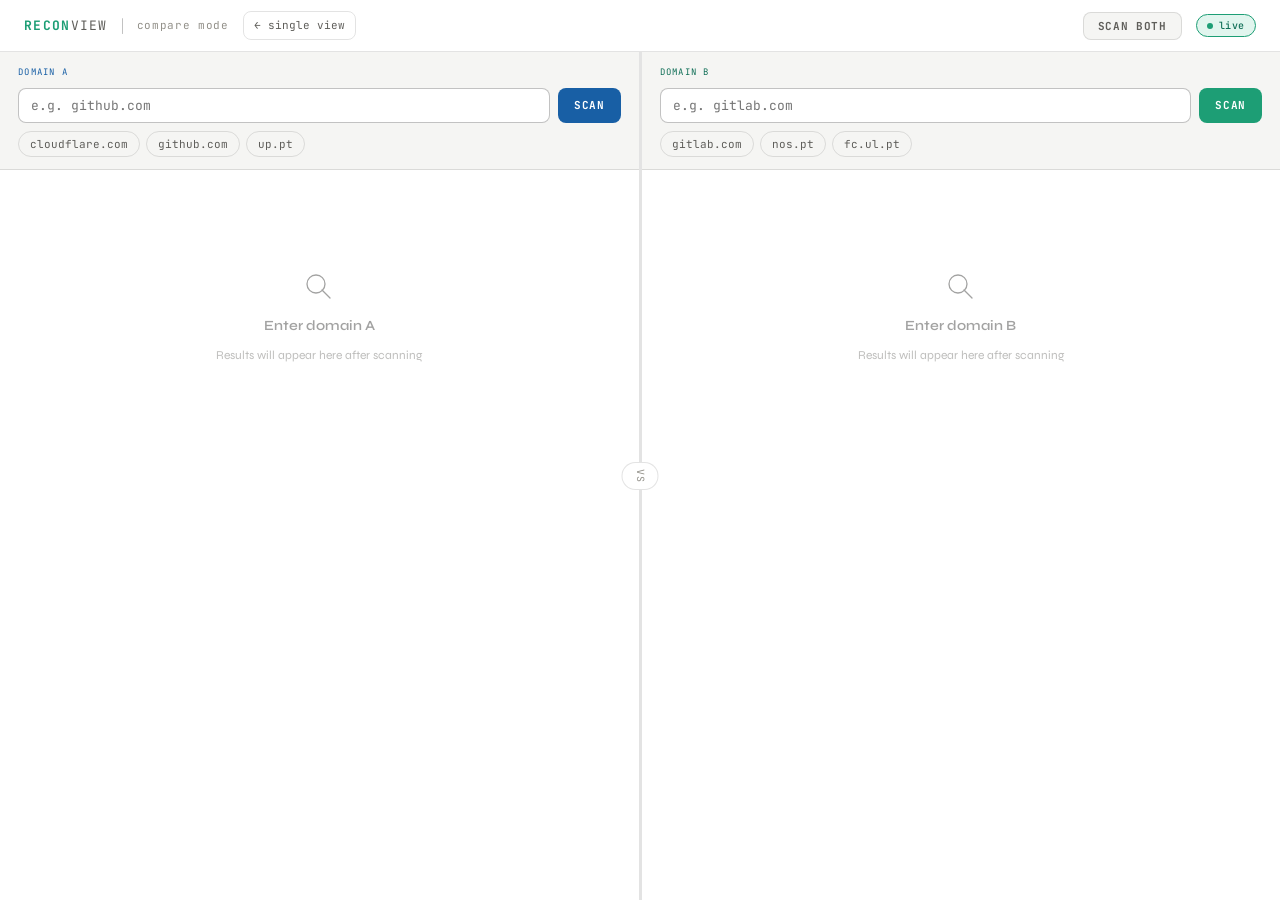
==== compare.html @ 5ffb6bfb "V2.1 add rocket" ====
<!DOCTYPE html>
<html lang="en">
<head>
  <meta charset="UTF-8"/>
  <meta name="viewport" content="width=device-width, initial-scale=1.0"/>
  <title>ReconView — Compare</title>
  <link rel="preconnect" href="https://fonts.googleapis.com"/>
  <link href="https://fonts.googleapis.com/css2?family=JetBrains+Mono:wght@400;500;700&family=Syne:wght@400;600;700;800&display=swap" rel="stylesheet"/>
  <link rel="stylesheet" href="style.css"/>
  <style>
    /* ── Compare-specific overrides ─────────────────── */
    body { overflow-x: hidden; }

    .cmp-topbar {
      display: flex; align-items: center; gap: 14px;
      height: var(--topbar-h); padding: 0 var(--sp-lg);
      background: var(--c-bg); border-bottom: 0.5px solid var(--c-border);
      position: sticky; top: 0; z-index: 50;
    }

    /* Split layout */
    .cmp-layout {
      display: grid;
      grid-template-columns: 1fr 3px 1fr;
      min-height: calc(100vh - var(--topbar-h));
    }

    .cmp-divider {
      background: var(--c-border);
      position: relative;
    }
    .cmp-divider-label {
      position: absolute; top: 50%; left: 50%;
      transform: translate(-50%, -50%);
      background: var(--c-bg); border: 0.5px solid var(--c-border);
      border-radius: 20px; padding: 6px 10px;
      font-family: var(--font-mono); font-size: 10px;
      color: var(--c-hint); white-space: nowrap;
      writing-mode: vertical-rl;
      letter-spacing: 0.1em;
    }

    /* Each pane */
    .cmp-pane {
      display: flex; flex-direction: column;
      min-width: 0;
    }

    .cmp-pane-header {
      padding: 14px 18px 12px;
      border-bottom: 0.5px solid var(--c-border);
      background: var(--c-surface);
      position: sticky; top: var(--topbar-h); z-index: 10;
    }

    .cmp-pane-label {
      font-size: 9px; font-family: var(--font-mono);
      letter-spacing: 0.14em; text-transform: uppercase;
      color: var(--c-hint); margin-bottom: 8px;
    }

    .pane-a .cmp-pane-label { color: #185FA5; }
    .pane-b .cmp-pane-label { color: #0F6E56; }

    .cmp-input-row { display: flex; gap: 8px; }

    .cmp-input {
      flex: 1; font-family: var(--font-mono); font-size: 13px;
      background: var(--c-bg); border: 0.5px solid var(--c-border-em);
      border-radius: var(--r-md); padding: 8px 12px;
      color: var(--c-text); outline: none;
      transition: border-color 0.15s;
    }
    .pane-a .cmp-input:focus { border-color: #185FA5; }
    .pane-b .cmp-input:focus { border-color: var(--accent); }

    .cmp-btn {
      font-family: var(--font-mono); font-size: 11px; font-weight: 700;
      border: none; border-radius: var(--r-md);
      padding: 8px 16px; cursor: pointer;
      transition: opacity 0.15s, transform 0.1s;
      white-space: nowrap; letter-spacing: 0.06em;
    }
    .cmp-btn:active { transform: scale(0.97); }
    .cmp-btn:disabled { opacity: 0.4; cursor: not-allowed; transform: none; }
    .pane-a .cmp-btn { background: #185FA5; color: #fff; }
    .pane-b .cmp-btn { background: var(--accent); color: #fff; }

    .cmp-pane-content { padding: 16px 18px; flex: 1; }

    /* Pane state */
    .pane-empty {
      display: flex; flex-direction: column;
      align-items: center; justify-content: center;
      min-height: 260px; gap: 10px; text-align: center;
      opacity: 0.4;
    }
    .pane-empty-title { font-size: 14px; font-weight: 600; }
    .pane-empty-sub   { font-size: 12px; color: var(--c-muted); max-width: 220px; line-height: 1.5; }

    /* Scan log (compact) */
    .cmp-scan-log { padding: 8px 0; }
    .cmp-log-title { font-family: var(--font-mono); font-size: 11px; color: var(--accent); margin-bottom: 10px; }
    .cmp-log-line  { display: flex; align-items: center; gap: 8px; padding: 4px 0; font-family: var(--font-mono); font-size: 11px; border-bottom: 0.5px solid var(--c-border); }
    .cmp-log-icon  { width: 14px; text-align: center; flex-shrink: 0; }
    .cmp-log-text  { color: var(--c-muted); flex: 1; }
    .cmp-log-status{ font-size: 10px; flex-shrink: 0; }
    .spin-sm { display:inline-block;width:10px;height:10px;border:1.5px solid var(--c-border);border-top-color:var(--accent);border-radius:50%;animation:spin 0.7s linear infinite;vertical-align:middle; }
    @keyframes spin { to { transform:rotate(360deg); } }

    /* Score header */
    .cmp-score-bar {
      display: flex; align-items: center; gap: 12px;
      padding: 12px 14px; background: var(--c-surface);
      border-radius: var(--r-lg); border: 0.5px solid var(--c-border);
      margin-bottom: 14px;
    }
    .cmp-grade {
      width: 42px; height: 42px; border-radius: 10px;
      display: flex; align-items: center; justify-content: center;
      font-family: var(--font-mono); font-size: 22px; font-weight: 700;
      flex-shrink: 0;
    }
    .grade-a, .grade-b { background: #E1F5EE; color: #0F6E56; }
    .grade-c, .grade-d { background: #FAEEDA; color: #BA7517; }
    .grade-f            { background: #FCEBEB; color: #A32D2D; }
    .cmp-domain-name  { font-family: var(--font-mono); font-size: 14px; font-weight: 700; }
    .cmp-domain-meta  { font-size: 11px; color: var(--c-muted); margin-top: 2px; }
    .cmp-score-num    { font-family: var(--font-mono); font-size: 11px; color: var(--c-hint); margin-top: 3px; }

    /* Mini metric row */
    .cmp-metrics { display: grid; grid-template-columns: repeat(3, 1fr); gap: 7px; margin-bottom: 14px; }
    .cmp-metric  { background: var(--c-surface); border: 0.5px solid var(--c-border); border-radius: 8px; padding: 9px 10px; }
    .cmp-metric-label { font-size: 9px; font-family: var(--font-mono); color: var(--c-hint); letter-spacing: 0.08em; text-transform: uppercase; margin-bottom: 3px; }
    .cmp-metric-val   { font-family: var(--font-mono); font-size: 18px; font-weight: 700; }

    /* Sections */
    .cmp-section { margin-bottom: 14px; }
    .cmp-section-title { font-size: 10px; font-family: var(--font-mono); letter-spacing: 0.12em; text-transform: uppercase; color: var(--c-hint); margin-bottom: 8px; }

    .cmp-finding { display: flex; align-items: flex-start; gap: 8px; padding: 8px 10px; background: var(--c-surface); border-radius: 7px; margin-bottom: 5px; border: 0.5px solid var(--c-border); }
    .cmp-finding-sev { font-size: 9px; font-family: var(--font-mono); padding: 2px 6px; border-radius: 20px; flex-shrink: 0; margin-top: 1px; font-weight: 600; }
    .cmp-finding-title { font-size: 11px; font-weight: 500; color: var(--c-text); line-height: 1.4; }

    .cmp-chip { display: inline-flex; align-items: center; gap: 5px; padding: 3px 8px; border-radius: 20px; font-family: var(--font-mono); font-size: 10px; background: var(--c-surface); border: 0.5px solid var(--c-border); color: var(--c-text); margin: 2px; }

    /* ── Comparison panel ────────────────────────────── */
    .cmp-compare-panel {
      background: var(--c-bg); border-top: 0.5px solid var(--c-border);
      padding: 20px 24px;
    }
    .cmp-compare-title {
      font-size: 14px; font-weight: 600; margin-bottom: 16px;
      display: flex; align-items: center; gap: 10px;
    }
    .cmp-compare-grid { display: flex; flex-direction: column; gap: 8px; }

    .cmp-row {
      display: grid; grid-template-columns: 160px 1fr 24px 1fr;
      gap: 8px; align-items: start; padding: 8px 12px;
      background: var(--c-surface); border-radius: 8px;
      border: 0.5px solid var(--c-border);
      font-size: 12px;
    }
    .cmp-row.diff { border-color: var(--warn); background: var(--warn-bg); }
    .cmp-row.diff .cmp-row-label { color: var(--warn); }
    .cmp-row.match { border-color: var(--accent); }

    .cmp-row-label { font-family: var(--font-mono); font-size: 10px; color: var(--c-hint); text-transform: uppercase; letter-spacing: 0.08em; padding-top: 2px; }
    .cmp-row-val   { color: var(--c-text); line-height: 1.5; word-break: break-word; }
    .cmp-row-icon  { text-align: center; font-size: 12px; padding-top: 2px; }

    .diff-badge  { display: inline-block; font-size: 9px; font-family: var(--font-mono); padding: 1px 6px; border-radius: 20px; background: var(--warn-bg); color: var(--warn); border: 0.5px solid var(--warn); }
    .match-badge { display: inline-block; font-size: 9px; font-family: var(--font-mono); padding: 1px 6px; border-radius: 20px; background: var(--accent-bg); color: var(--accent-dim); border: 0.5px solid var(--accent); }

    .pill { display: inline-block; font-family: var(--font-mono); font-size: 10px; font-weight: 500; padding: 2px 7px; border-radius: 20px; }
    .pill-ok  { background: #E1F5EE; color: #0F6E56; }
    .pill-err { background: #FCEBEB; color: #A32D2D; }
    .pill-warn{ background: #FAEEDA; color: #BA7517; }
    .pill-info{ background: #E6F1FB; color: #185FA5; }

    .no-data { font-family: var(--font-mono); font-size: 11px; color: var(--c-hint); padding: 10px 0; text-align: center; }

    /* Score comparison bar */
    .score-compare {
      display: grid; grid-template-columns: 1fr auto 1fr;
      gap: 16px; align-items: center;
      padding: 16px 20px; background: var(--c-surface);
      border-radius: var(--r-lg); border: 0.5px solid var(--c-border);
      margin-bottom: 16px;
    }
    .sc-side { text-align: center; }
    .sc-grade { font-family: var(--font-mono); font-size: 36px; font-weight: 700; }
    .sc-domain{ font-size: 11px; color: var(--c-muted); margin-top: 2px; font-family: var(--font-mono); }
    .sc-score { font-size: 11px; color: var(--c-hint); font-family: var(--font-mono); }
    .sc-vs { font-family: var(--font-mono); font-size: 14px; color: var(--c-hint); font-weight: 700; }
    .sc-bar-wrap { display: flex; align-items: center; gap: 6px; margin-top: 8px; }
    .sc-bar { height: 6px; border-radius: 3px; transition: width 0.6s ease; flex-shrink: 0; }
    .sc-bar-a { background: #185FA5; }
    .sc-bar-b { background: var(--accent); }

    @media (max-width: 900px) {
      .cmp-layout { grid-template-columns: 1fr; }
      .cmp-divider { display: none; }
    }

    /* Both-scan button */
    .btn-scan-both {
      font-family: var(--font-mono); font-size: 11px; font-weight: 700;
      background: var(--c-surface); color: var(--c-muted);
      border: 0.5px solid var(--c-border); border-radius: var(--r-md);
      padding: 6px 14px; cursor: pointer;
      transition: all 0.15s; letter-spacing: 0.06em;
      margin-left: auto;
    }
    .btn-scan-both:hover { background: var(--c-bg); border-color: var(--c-border-em); color: var(--c-text); }
  </style>
</head>
<body>

<!-- ── Topbar ───────────────────────────────────────────────── -->
<header class="cmp-topbar">
  <div class="logo">RECON<span>VIEW</span></div>
  <div class="topbar-sep"></div>
  <span class="topbar-label">compare mode</span>
  <a href="index.html" style="font-family:var(--font-mono);font-size:11px;color:var(--c-muted);text-decoration:none;padding:5px 10px;border:0.5px solid var(--c-border);border-radius:var(--r-md);transition:color 0.15s" onmouseover="this.style.color='var(--c-text)'" onmouseout="this.style.color='var(--c-muted)'">← single view</a>
  <button class="btn-scan-both" id="bothBtn" onclick="scanBoth()">SCAN BOTH</button>
  <div class="badge-live" style="margin-left:0"><div class="dot-live"></div>live</div>
</header>

<!-- ── Split layout ─────────────────────────────────────────── -->
<div id="mainLayout" class="cmp-layout">

  <!-- ─── PANE A ─────────────────────────────────────────── -->
  <div class="cmp-pane pane-a" id="paneA">
    <div class="cmp-pane-header">
      <div class="cmp-pane-label">Domain A</div>
      <div class="cmp-input-row">
        <input class="cmp-input" id="inputA" type="text" placeholder="e.g. github.com" autocomplete="off" autocapitalize="none" spellcheck="false"/>
        <button class="cmp-btn" id="btnA" onclick="scanPane('A')">SCAN</button>
      </div>
      <div style="display:flex;gap:6px;margin-top:8px;flex-wrap:wrap">
        <div class="tag" onclick="setInput('A','cloudflare.com')">cloudflare.com</div>
        <div class="tag" onclick="setInput('A','github.com')">github.com</div>
        <div class="tag" onclick="setInput('A','up.pt')">up.pt</div>
      </div>
    </div>
    <div class="cmp-pane-content" id="contentA">
      <div class="pane-empty" id="emptyA">
        <svg width="36" height="36" viewBox="0 0 36 36" fill="none"><circle cx="15" cy="15" r="9" stroke="currentColor" stroke-width="1.3"/><path d="M21 21l8 8" stroke="currentColor" stroke-width="1.3" stroke-linecap="round"/></svg>
        <div class="pane-empty-title">Enter domain A</div>
        <div class="pane-empty-sub">Results will appear here after scanning</div>
      </div>
      <div id="scanLogA" style="display:none" class="cmp-scan-log">
        <div class="cmp-log-title">// scanning <span id="logDomainA"></span></div>
        <div id="logLinesA"></div>
      </div>
      <div id="resultsA" style="display:none"></div>
    </div>
  </div>

  <!-- ─── DIVIDER ───────────────────────────────────────── -->
  <div class="cmp-divider">
    <div class="cmp-divider-label">VS</div>
  </div>

  <!-- ─── PANE B ─────────────────────────────────────────── -->
  <div class="cmp-pane pane-b" id="paneB">
    <div class="cmp-pane-header">
      <div class="cmp-pane-label">Domain B</div>
      <div class="cmp-input-row">
        <input class="cmp-input" id="inputB" type="text" placeholder="e.g. gitlab.com" autocomplete="off" autocapitalize="none" spellcheck="false"/>
        <button class="cmp-btn" id="btnB" onclick="scanPane('B')">SCAN</button>
      </div>
      <div style="display:flex;gap:6px;margin-top:8px;flex-wrap:wrap">
        <div class="tag" onclick="setInput('B','gitlab.com')">gitlab.com</div>
        <div class="tag" onclick="setInput('B','nos.pt')">nos.pt</div>
        <div class="tag" onclick="setInput('B','fc.ul.pt')">fc.ul.pt</div>
      </div>
    </div>
    <div class="cmp-pane-content" id="contentB">
      <div class="pane-empty" id="emptyB">
        <svg width="36" height="36" viewBox="0 0 36 36" fill="none"><circle cx="15" cy="15" r="9" stroke="currentColor" stroke-width="1.3"/><path d="M21 21l8 8" stroke="currentColor" stroke-width="1.3" stroke-linecap="round"/></svg>
        <div class="pane-empty-title">Enter domain B</div>
        <div class="pane-empty-sub">Results will appear here after scanning</div>
      </div>
      <div id="scanLogB" style="display:none" class="cmp-scan-log">
        <div class="cmp-log-title">// scanning <span id="logDomainB"></span></div>
        <div id="logLinesB"></div>
      </div>
      <div id="resultsB" style="display:none"></div>
    </div>
  </div>
</div>

<!-- ── Comparison panel (appears when both done) ──────────── -->
<div id="comparePanel" style="display:none" class="cmp-compare-panel">
  <div class="cmp-compare-title">
    <svg width="16" height="16" viewBox="0 0 16 16" fill="none"><path d="M3 8h10M10 5l3 3-3 3" stroke="var(--c-text)" stroke-width="1.3" stroke-linecap="round" stroke-linejoin="round"/></svg>
    Side-by-side comparison
    <span id="cmpDiffCount" style="font-size:11px;font-family:var(--font-mono);color:var(--c-hint);font-weight:400;margin-left:4px"></span>
  </div>
  <div id="compareContent"></div>
</div>

<script>
'use strict';

// ── State per pane ────────────────────────────────────────────
const STATE = {
  A: { domain:'', ip:null, ipInfo:null, whois:null, dns:{}, certs:[], headers:{}, stack:[], language:null, findings:[], score:null, done:false },
  B: { domain:'', ip:null, ipInfo:null, whois:null, dns:{}, certs:[], headers:{}, stack:[], language:null, findings:[], score:null, done:false },
};

// ── Helpers ───────────────────────────────────────────────────
const el  = id  => document.getElementById(id);
const esc = str => String(str).replace(/&/g,'&amp;').replace(/</g,'&lt;').replace(/>/g,'&gt;').replace(/"/g,'&quot;');
const pill = (t,c) => `<span class="pill ${c}">${esc(t)}</span>`;

// ── Log per pane ──────────────────────────────────────────────
const paneLogLines = { A:{}, B:{} };

function logAdd(pane, key, text) {
  const d = document.createElement('div');
  d.className = 'cmp-log-line'; d.id = `log${pane}${key}`;
  d.innerHTML = `<div class="cmp-log-icon"><div class="spin-sm"></div></div><div class="cmp-log-text">${esc(text)}</div><div class="cmp-log-status"></div>`;
  el(`logLines${pane}`).appendChild(d);
  paneLogLines[pane][key] = d;
}
function logDone(pane, key, html='') {
  const d = paneLogLines[pane][key]; if(!d) return;
  d.querySelector('.cmp-log-icon').innerHTML  = '<span style="color:var(--accent);font-size:11px">✓</span>';
  d.querySelector('.cmp-log-status').innerHTML = html;
}
function logFail(pane, key, msg='') {
  const d = paneLogLines[pane][key]; if(!d) return;
  d.querySelector('.cmp-log-icon').innerHTML  = '<span style="color:var(--danger);font-size:11px">✗</span>';
  d.querySelector('.cmp-log-text').style.color='var(--danger)';
  if(msg) d.querySelector('.cmp-log-status').textContent=msg;
}

// ── Network ───────────────────────────────────────────────────
const fetchJson = async url => { const r=await fetch(url,{signal:AbortSignal.timeout(12000)}); if(!r.ok) throw new Error(r.status); return r.json(); };
const fetchText = async url => { const r=await fetch(url,{signal:AbortSignal.timeout(12000)}); if(!r.ok) throw new Error(r.status); return r.text(); };

const DNS_TYPES = {A:1,AAAA:28,MX:15,NS:2,TXT:16,CNAME:5,CAA:257};
async function fetchAllDNS(domain) {
  const res={};
  await Promise.allSettled(Object.keys(DNS_TYPES).map(async t=>{
    try { const d=await fetchJson(`https://dns.google/resolve?name=${encodeURIComponent(domain)}&type=${DNS_TYPES[t]}`); res[t]=d.Answer||[]; } catch { res[t]=[]; }
  }));
  return res;
}
const fetchIPInfo  = ip     => fetchJson(`https://ipinfo.io/${ip}/json`);
const fetchRDAP    = domain => fetchJson(`https://rdap.org/domain/${domain}`);
const fetchCerts   = domain => fetchJson(`https://crt.sh/?q=%25.${domain}&output=json`);
const fetchHeaders = domain => fetchText(`https://api.hackertarget.com/httpheaders/?q=https://${domain}`);
const fetchSource  = domain => fetchText(`https://api.hackertarget.com/pagelinks/?q=https://${domain}`);

function parseHeaders(text) {
  const h={};
  for(const line of text.split('\n')){ const i=line.indexOf(':'); if(i>0){const k=line.slice(0,i).trim().toLowerCase(),v=line.slice(i+1).trim(); if(k&&v) h[k]=v;} }
  return h;
}

const SEC_HEADERS=['strict-transport-security','content-security-policy','x-frame-options','x-content-type-options','referrer-policy','permissions-policy','x-xss-protection'];
const countSec = h => SEC_HEADERS.filter(s=>h[s]).length;

// ── Language detection (inline, same logic as app.js) ────────
const LANG_NAMES={en:'English',pt:'Portuguese',es:'Spanish',fr:'French',de:'German',it:'Italian',nl:'Dutch',pl:'Polish',ru:'Russian',zh:'Chinese',ja:'Japanese',ko:'Korean',ar:'Arabic',tr:'Turkish',sv:'Swedish',da:'Danish',fi:'Finnish',nb:'Norwegian',cs:'Czech',ro:'Romanian',hu:'Hungarian',el:'Greek',uk:'Ukrainian',he:'Hebrew',id:'Indonesian',ms:'Malay',th:'Thai',vi:'Vietnamese',hi:'Hindi',ca:'Catalan',hr:'Croatian',sk:'Slovak',sl:'Slovenian',bg:'Bulgarian',lt:'Lithuanian',lv:'Latvian',et:'Estonian'};

function detectLanguage(headers, html) {
  const m=new Map();
  const add=(code,url='')=>{ if(!code||code==='x-default') return; const b=code.toLowerCase().split('-')[0]; const l=LANG_NAMES[b]||code.toUpperCase(); if(!m.has(b)) m.set(b,{label:l,code:b,urls:[]}); if(url) m.get(b).urls.push(url); };
  (headers['content-language']||'').split(',').map(s=>s.trim()).filter(Boolean).forEach(c=>add(c));
  const hl=html.match(/<html[^>]+lang=["']([^"']+)["']/i); if(hl) add(hl[1]);
  const re=/<link[^>]+hreflang=["']([^"']+)["'][^>]*href=["']([^"']+)["'][^>]*>|<link[^>]+href=["']([^"']+)["'][^>]*hreflang=["']([^"']+)["'][^>]*>/gi; let mt;
  while((mt=re.exec(html))!==null) add(mt[1]||mt[4],mt[2]||mt[3]);
  const ml=html.match(/<meta[^>]+name=["']language["'][^>]+content=["']([^"']+)["']/i); if(ml) add(ml[1]);
  const ur=/(en|pt|es|fr|de|it|nl|pl|ru|zh|ja|ko|ar|tr|sv|da|fi|cs|ro|hu|el)\//gi; let mu;
  while((mu=ur.exec(html))!==null) add(mu[1]);
  if(!m.size) return null;
  const all=[...m.values()];
  const base=hl?hl[1].toLowerCase().split('-')[0]:null;
  return { primary:(base&&m.has(base))?m.get(base):all[0], all };
}

// ── Stack detection (abridged ruleset) ───────────────────────
const STACK_RULES=[
  {n:'PHP',c:'Language',col:'#7A86B8',f:(h,s)=>h['x-powered-by']?.match(/php/i)?.[0]||s.match(/\.php["'?]/)?.[0]||(h['set-cookie']?.includes('PHPSESS')?'PHPSESSID':null)},
  {n:'Python',c:'Language',col:'#3572A5',f:(h,s)=>h['x-powered-by']?.match(/python|django|flask/i)?.[0]||h['server']?.match(/gunicorn|uvicorn/i)?.[0]},
  {n:'Node.js',c:'Language',col:'#5FA04E',f:(h,s)=>h['x-powered-by']?.match(/express|node/i)?.[0]||s.match(/express|next\.js/i)?.[0]},
  {n:'Java',c:'Language',col:'#B07219',f:(h,s)=>h['x-powered-by']?.match(/servlet|java|spring/i)?.[0]||h['server']?.match(/tomcat|jetty/i)?.[0]},
  {n:'.NET',c:'Language',col:'#512BD4',f:(h,s)=>h['x-powered-by']?.match(/asp\.net/i)?.[0]||h['x-aspnet-version']},
  {n:'nginx',c:'Web server',col:'#009900',f:(h)=>h['server']?.match(/nginx/i)?.[0]},
  {n:'Apache',c:'Web server',col:'#D22128',f:(h)=>h['server']?.match(/apache/i)?.[0]},
  {n:'IIS',c:'Web server',col:'#0078D4',f:(h)=>h['server']?.match(/microsoft-iis/i)?.[0]},
  {n:'Cloudflare',c:'CDN',col:'#F48024',f:(h)=>h['cf-ray']||h['server']?.match(/cloudflare/i)?.[0]},
  {n:'Vercel',c:'CDN',col:'#555',f:(h)=>h['x-vercel-id']},
  {n:'Netlify',c:'CDN',col:'#00C7B7',f:(h)=>h['x-nf-request-id']},
  {n:'AWS CloudFront',c:'CDN',col:'#FF9900',f:(h)=>h['x-amz-cf-id']},
  {n:'WordPress',c:'CMS',col:'#21759B',f:(h,s)=>s.match(/wp-content|wp-includes/i)?.[0]},
  {n:'Drupal',c:'CMS',col:'#0678BE',f:(h,s)=>h['x-generator']?.match(/drupal/i)?.[0]||s.match(/drupal/i)?.[0]},
  {n:'Next.js',c:'Framework',col:'#333',f:(h,s)=>h['x-nextjs-cache']||s.match(/_next\/static/)?.[0]},
  {n:'React',c:'Framework',col:'#61DAFB',f:(h,s)=>s.match(/react-dom/i)?.[0]},
  {n:'Vue.js',c:'Framework',col:'#4FC08D',f:(h,s)=>s.match(/vue\.min\.js|\/vue@/i)?.[0]},
  {n:'Shopify',c:'E-commerce',col:'#96BF48',f:(h,s)=>h['x-shopify-stage']||s.match(/cdn\.shopify\.com/i)?.[0]},
  {n:'Google Analytics',c:'Analytics',col:'#E37400',f:(h,s)=>s.match(/gtag\/js|G-[A-Z0-9]/i)?.[0]},
  {n:'Google Tag Manager',c:'Analytics',col:'#4285F4',f:(h,s)=>s.match(/GTM-[A-Z0-9]/i)?.[0]},
  {n:'HubSpot',c:'Marketing',col:'#FF7A59',f:(h,s)=>s.match(/hs-scripts\.com/i)?.[0]},
];
function detectStack(h,html){
  const s=html.slice(0,60000),hits=[];
  for(const r of STACK_RULES){try{const e=r.f(h,s);if(e)hits.push({name:r.n,category:r.c,color:r.col});}catch{}}
  return hits;
}

// ── Score ─────────────────────────────────────────────────────
function computeScore(findings){
  let s=100;
  for(const f of findings){if(f.sev==='HIGH')s-=15;else if(f.sev==='MEDIUM')s-=7;else s-=3;}
  return Math.max(0,Math.min(100,s));
}
function gradeOf(s){if(s>=90)return'A';if(s>=75)return'B';if(s>=55)return'C';if(s>=35)return'D';return'F';}
function gradeClass(g){return 'grade-'+g.toLowerCase();}

// ── Findings engine ───────────────────────────────────────────
function generateFindings(D){
  const finds=[], add=(sev,title)=>finds.push({sev,title});
  const txt=(D.dns.TXT||[]).map(r=>r.data||'');
  const dmarc=txt.find(t=>t.includes('v=DMARC1'));
  if(!dmarc) add('HIGH','No DMARC record');
  else if(dmarc.includes('p=none')) add('MEDIUM','DMARC p=none (not enforced)');
  const spf=txt.find(t=>t.startsWith('v=spf1'));
  if(!spf) add('HIGH','No SPF record');
  else if(spf.includes('+all')) add('HIGH','SPF uses +all');
  if(!D.dns.CAA?.length) add('MEDIUM','No CAA record');
  if(D.dns.A?.length&&!D.dns.AAAA?.length) add('LOW','No IPv6 (AAAA)');
  if(Object.keys(D.headers).length){
    if(!D.headers['strict-transport-security']) add('HIGH','Missing HSTS');
    if(!D.headers['content-security-policy'])   add('MEDIUM','Missing CSP');
    if(!D.headers['x-frame-options']&&!D.headers['content-security-policy']?.includes('frame-ancestors')) add('MEDIUM','Missing X-Frame-Options');
    if(!D.headers['x-content-type-options'])    add('LOW','Missing X-Content-Type-Options');
    if(!D.headers['referrer-policy'])            add('LOW','Missing Referrer-Policy');
    if(D.headers['server']?.length>4)           add('LOW',`Server header exposed: ${D.headers['server']}`);
    if(D.headers['x-powered-by'])               add('LOW',`X-Powered-By: ${D.headers['x-powered-by']}`);
  }
  finds.sort((a,b)=>({HIGH:0,MEDIUM:1,LOW:2}[a.sev]-{HIGH:0,MEDIUM:1,LOW:2}[b.sev]));
  return finds;
}

// ── Input helpers ─────────────────────────────────────────────
function setInput(pane, val){ el(`input${pane}`).value=val; }
function cleanDomain(raw){ return raw.replace(/^https?:\/\//,'').replace(/\/.*$/,'').replace(/^www\./,'').trim().toLowerCase(); }

// ── Scan pane ─────────────────────────────────────────────────
async function scanPane(pane) {
  const raw = el(`input${pane}`).value.trim();
  if(!raw) { el(`input${pane}`).focus(); return; }
  const domain = cleanDomain(raw);
  if(!domain) return;
  el(`input${pane}`).value = domain;

  const D = STATE[pane];
  Object.assign(D, {domain,ip:null,ipInfo:null,whois:null,dns:{},certs:[],headers:{},stack:[],language:null,findings:[],score:null,done:false});

  // Reset UI
  el(`empty${pane}`).style.display    = 'none';
  el(`results${pane}`).style.display  = 'none';
  el(`scanLog${pane}`).style.display  = '';
  el(`logLines${pane}`).innerHTML     = '';
  el(`logDomain${pane}`).textContent  = domain;
  paneLogLines[pane] = {};
  el(`btn${pane}`).disabled = true;
  el(`btn${pane}`).textContent = '…';
  el('comparePanel').style.display = 'none';

  // DNS
  logAdd(pane,'dns','DNS records…');
  try { D.dns=await fetchAllDNS(domain); const c=Object.values(D.dns).flat().length; logDone(pane,'dns',pill(c+'','pill-ok')); }
  catch { logFail(pane,'dns','failed'); D.dns={}; }

  // IP
  logAdd(pane,'ip','IP & geolocation…');
  try {
    D.ip=(D.dns.A||[])[0]?.data||null;
    if(D.ip){
      logDone(pane,'ip',`<span style="font-family:var(--font-mono);font-size:10px;color:var(--accent)">${D.ip}</span>`);
      try { D.ipInfo=await fetchIPInfo(D.ip); }catch{}
    } else logFail(pane,'ip','no A record');
  } catch { logFail(pane,'ip','failed'); }

  // RDAP
  logAdd(pane,'rdap','WHOIS/RDAP…');
  try { D.whois=await fetchRDAP(domain); logDone(pane,'rdap',pill('ok','pill-ok')); }
  catch { logFail(pane,'rdap','N/A'); }

  // Certs
  logAdd(pane,'crt','Certificate transparency…');
  try {
    const raw=await fetchCerts(domain); const seen=new Set();
    D.certs=raw.filter(c=>{const k=c.name_value;if(seen.has(k))return false;seen.add(k);return true;});
    logDone(pane,'crt',pill(D.certs.length+'','pill-ok'));
  } catch { logFail(pane,'crt','N/A'); D.certs=[]; }

  // Headers
  logAdd(pane,'hdr','HTTP headers…');
  try {
    D.headers=parseHeaders(await fetchHeaders(domain));
    logDone(pane,'hdr',pill(countSec(D.headers)+'/7','pill-info'));
  } catch { logFail(pane,'hdr','blocked'); D.headers={}; }

  // Source → stack + language
  logAdd(pane,'src','Tech & language detection…');
  try {
    const src=await fetchSource(domain);
    D.stack=detectStack(D.headers,src);
    D.language=detectLanguage(D.headers,src);
    logDone(pane,'src',pill(D.stack.length+' tech','pill-ok'));
  } catch { logFail(pane,'src','blocked'); D.stack=[]; }

  // Findings
  D.findings=generateFindings(D);
  D.score=computeScore(D.findings);
  D.done=true;

  // Render pane
  renderPaneResults(pane);
  el(`scanLog${pane}`).style.display = 'none';
  el(`results${pane}`).style.display = '';
  el(`btn${pane}`).disabled = false;
  el(`btn${pane}`).textContent = 'RESCAN';

  // If both done → compare
  if(STATE.A.done && STATE.B.done) renderComparison();
}

function scanBoth(){
  const a=cleanDomain(el('inputA').value.trim());
  const b=cleanDomain(el('inputB').value.trim());
  if(a) scanPane('A');
  if(b) scanPane('B');
}

// ── Render pane results ───────────────────────────────────────
function renderPaneResults(pane) {
  const D  = STATE[pane];
  const wrap = el(`results${pane}`);
  const sev  = {HIGH:'sev-high',MEDIUM:'sev-med',LOW:'sev-low'};
  const grade = gradeOf(D.score);
  const flag  = D.ipInfo?.country ? String.fromCodePoint(...[...D.ipInfo.country.toUpperCase()].map(c=>0x1F1E6+c.charCodeAt(0)-65)) : '';
  const subCount = new Set((D.certs||[]).flatMap(c=>(c.name_value||'').split('\n').map(s=>s.trim()))).size;
  const hl = D.findings.filter(f=>f.sev==='HIGH').length;
  const ml = D.findings.filter(f=>f.sev==='MEDIUM').length;
  const ll = D.findings.filter(f=>f.sev==='LOW').length;

  wrap.innerHTML = `
    <!-- Score header -->
    <div class="cmp-score-bar">
      <div class="cmp-grade ${gradeClass(grade)}">${grade}</div>
      <div style="flex:1;min-width:0">
        <div class="cmp-domain-name">${esc(D.domain)}</div>
        <div class="cmp-domain-meta">${esc(D.ip||'')}${D.ipInfo?.org?' · '+D.ipInfo.org:''}</div>
        <div class="cmp-score-num">${D.score}/100 · ${D.findings.length} issues</div>
      </div>
    </div>

    <!-- Metrics -->
    <div class="cmp-metrics">
      <div class="cmp-metric"><div class="cmp-metric-label">DNS</div><div class="cmp-metric-val">${Object.values(D.dns).flat().length}</div></div>
      <div class="cmp-metric"><div class="cmp-metric-label">Subdomains</div><div class="cmp-metric-val">${subCount}</div></div>
      <div class="cmp-metric"><div class="cmp-metric-label">Sec headers</div><div class="cmp-metric-val" style="color:${countSec(D.headers)<3?'var(--danger)':countSec(D.headers)<5?'var(--warn)':'var(--accent)'}">${countSec(D.headers)}/7</div></div>
      <div class="cmp-metric"><div class="cmp-metric-label">Tech</div><div class="cmp-metric-val">${D.stack.length}</div></div>
      <div class="cmp-metric"><div class="cmp-metric-label">Languages</div><div class="cmp-metric-val">${D.language?.all?.length||'?'}</div></div>
      <div class="cmp-metric"><div class="cmp-metric-label">Findings</div><div class="cmp-metric-val" style="color:${hl>0?'var(--danger)':ml>0?'var(--warn)':'var(--accent)'}">${D.findings.length}</div></div>
    </div>

    <!-- Location -->
    ${D.ipInfo?.country ? `<div class="cmp-section"><div class="cmp-section-title">Location</div><div style="font-size:12px;color:var(--c-muted)">${flag} ${esc([D.ipInfo.city,D.ipInfo.region,D.ipInfo.country].filter(Boolean).join(', '))} · ${esc(D.ipInfo.org||'')}</div></div>` : ''}

    <!-- Language -->
    ${D.language ? `<div class="cmp-section"><div class="cmp-section-title">Language${D.language.all.length>1?'s':''}</div><div style="display:flex;flex-wrap:wrap;gap:4px">${D.language.all.map(l=>`<span class="cmp-chip">🌐 ${esc(l.label)} <span style="color:var(--c-hint)">${esc(l.code)}</span></span>`).join('')}</div></div>` : ''}

    <!-- Tech stack -->
    ${D.stack.length ? `<div class="cmp-section"><div class="cmp-section-title">Tech stack</div><div style="display:flex;flex-wrap:wrap;gap:4px">${D.stack.map(t=>`<span class="cmp-chip"><span style="width:7px;height:7px;border-radius:50%;background:${esc(t.color)};display:inline-block;flex-shrink:0"></span>${esc(t.name)}</span>`).join('')}</div></div>` : ''}

    <!-- Findings -->
    <div class="cmp-section">
      <div class="cmp-section-title">Findings (${D.findings.length})</div>
      ${D.findings.slice(0,6).map(f=>`
        <div class="cmp-finding">
          <span class="cmp-finding-sev ${sev[f.sev]||''}">${esc(f.sev)}</span>
          <span class="cmp-finding-title">${esc(f.title)}</span>
        </div>`).join('')}
      ${D.findings.length===0?'<div class="no-data">No issues found ✓</div>':''}
      ${D.findings.length>6?`<div style="font-size:11px;color:var(--c-hint);padding:4px 0;font-family:var(--font-mono)">+${D.findings.length-6} more</div>`:''}
    </div>`;
}

// ── Render comparison ─────────────────────────────────────────
function renderComparison() {
  const A = STATE.A, B = STATE.B;
  const panel = el('comparePanel');
  panel.style.display = '';

  const gradeA = gradeOf(A.score), gradeB = gradeOf(B.score);
  const maxScore = 100;
  const barW = 120;

  // Count differences
  let diffs = 0;

  // Helper: compare two values
  const cmpRow = (label, valA, valB, isDiff, htmlA, htmlB) => {
    if(isDiff) diffs++;
    return `<div class="cmp-row ${isDiff?'diff':'match'}">
      <div class="cmp-row-label">${esc(label)}</div>
      <div class="cmp-row-val">${htmlA||esc(valA||'—')}</div>
      <div class="cmp-row-icon">${isDiff?'<span style="color:var(--warn)">≠</span>':'<span style="color:var(--accent)">≈</span>'}</div>
      <div class="cmp-row-val">${htmlB||esc(valB||'—')}</div>
    </div>`;
  };

  // Hosting
  const orgA = A.ipInfo?.org||'—', orgB = B.ipInfo?.org||'—';
  const countryA = A.ipInfo?.country||'—', countryB = B.ipInfo?.country||'—';

  // Email sec
  const txtA = (A.dns.TXT||[]).map(r=>r.data||''), txtB = (B.dns.TXT||[]).map(r=>r.data||'');
  const spfA = !!txtA.find(t=>t.startsWith('v=spf1')), spfB = !!txtB.find(t=>t.startsWith('v=spf1'));
  const dmarcA = txtA.find(t=>t.includes('v=DMARC1')), dmarcB = txtB.find(t=>t.includes('v=DMARC1'));
  const dmarcPillA = !dmarcA?pill('missing','pill-err'):dmarcA.includes('p=none')?pill('p=none','pill-warn'):pill('enforced','pill-ok');
  const dmarcPillB = !dmarcB?pill('missing','pill-err'):dmarcB.includes('p=none')?pill('p=none','pill-warn'):pill('enforced','pill-ok');
  const hstA = !!A.headers['strict-transport-security'], hstB = !!B.headers['strict-transport-security'];
  const cspA = !!A.headers['content-security-policy'], cspB = !!B.headers['content-security-policy'];

  // Language
  const langA = A.language?.all?.map(l=>l.label).join(', ')||'—';
  const langB = B.language?.all?.map(l=>l.label).join(', ')||'—';

  // Stack overlap
  const namesA = new Set(A.stack.map(t=>t.name)), namesB = new Set(B.stack.map(t=>t.name));
  const shared  = [...namesA].filter(n=>namesB.has(n));
  const onlyA   = [...namesA].filter(n=>!namesB.has(n));
  const onlyB   = [...namesB].filter(n=>!namesA.has(n));

  // Subdomains
  const subA = new Set((A.certs||[]).flatMap(c=>(c.name_value||'').split('\n').map(s=>s.trim()))).size;
  const subB = new Set((B.certs||[]).flatMap(c=>(c.name_value||'').split('\n').map(s=>s.trim()))).size;

  const rows = [
    cmpRow('Security score', A.score, B.score, A.score!==B.score,
      `<span style="font-family:var(--font-mono);font-weight:700;font-size:13px">${A.score}/100 (${gradeA})</span>`,
      `<span style="font-family:var(--font-mono);font-weight:700;font-size:13px">${B.score}/100 (${gradeB})</span>`),
    cmpRow('Findings total', A.findings.length, B.findings.length, A.findings.length!==B.findings.length,
      `<span style="color:var(--${A.findings.filter(f=>f.sev==='HIGH').length>0?'danger':'c-text'})">${A.findings.length} issues</span>`,
      `<span style="color:var(--${B.findings.filter(f=>f.sev==='HIGH').length>0?'danger':'c-text'})">${B.findings.length} issues</span>`),
    cmpRow('Hosting / ASN', orgA, orgB, orgA!==orgB, null, null),
    cmpRow('Country', countryA, countryB, countryA!==countryB, null, null),
    cmpRow('SPF', spfA?'present':'missing', spfB?'present':'missing', spfA!==spfB,
      spfA?pill('present','pill-ok'):pill('missing','pill-err'),
      spfB?pill('present','pill-ok'):pill('missing','pill-err')),
    cmpRow('DMARC', dmarcA||'missing', dmarcB||'missing', !!dmarcA!==!!dmarcB || (!!dmarcA&&!!dmarcB&&dmarcA.includes('p=none')!==dmarcB.includes('p=none')), dmarcPillA, dmarcPillB),
    cmpRow('HSTS', hstA?'present':'missing', hstB?'present':'missing', hstA!==hstB,
      hstA?pill('present','pill-ok'):pill('missing','pill-err'),
      hstB?pill('present','pill-ok'):pill('missing','pill-err')),
    cmpRow('CSP', cspA?'present':'missing', cspB?'present':'missing', cspA!==cspB,
      cspA?pill('present','pill-ok'):pill('missing','pill-err'),
      cspB?pill('present','pill-ok'):pill('missing','pill-err')),
    cmpRow('Sec headers', countSec(A.headers)+'/7', countSec(B.headers)+'/7', countSec(A.headers)!==countSec(B.headers),
      pill(countSec(A.headers)+'/7', countSec(A.headers)>=4?'pill-ok':countSec(A.headers)>=2?'pill-warn':'pill-err'),
      pill(countSec(B.headers)+'/7', countSec(B.headers)>=4?'pill-ok':countSec(B.headers)>=2?'pill-warn':'pill-err')),
    cmpRow('Subdomains', subA, subB, subA!==subB, null, null),
    cmpRow('Language(s)', langA, langB, langA!==langB, null, null),
    cmpRow('Tech stack count', A.stack.length, B.stack.length, A.stack.length!==B.stack.length, null, null),
  ];

  el('cmpDiffCount').textContent = `· ${diffs} difference${diffs!==1?'s':''}`;

  const stackSection = `
    <div style="margin-top:16px;padding:14px;background:var(--c-surface);border-radius:var(--r-lg);border:0.5px solid var(--c-border)">
      <div style="font-size:10px;font-family:var(--font-mono);letter-spacing:0.12em;text-transform:uppercase;color:var(--c-hint);margin-bottom:10px">Tech stack overlap</div>
      <div style="display:grid;grid-template-columns:1fr auto 1fr;gap:14px;align-items:start">
        <div>
          <div style="font-size:10px;color:var(--c-hint);margin-bottom:6px;font-family:var(--font-mono)">Only in ${esc(A.domain)}</div>
          <div style="display:flex;flex-wrap:wrap;gap:4px">${onlyA.length?onlyA.map(n=>`<span class="cmp-chip">${esc(n)}</span>`).join(''):'<span style="font-size:11px;color:var(--c-hint)">—</span>'}</div>
        </div>
        <div style="text-align:center">
          <div style="font-size:10px;color:var(--c-hint);margin-bottom:6px;font-family:var(--font-mono)">Shared</div>
          <div style="display:flex;flex-wrap:wrap;gap:4px;justify-content:center">${shared.length?shared.map(n=>`<span class="cmp-chip" style="border-color:var(--accent)">${esc(n)}</span>`).join(''):'<span style="font-size:11px;color:var(--c-hint)">none</span>'}</div>
        </div>
        <div>
          <div style="font-size:10px;color:var(--c-hint);margin-bottom:6px;font-family:var(--font-mono)">Only in ${esc(B.domain)}</div>
          <div style="display:flex;flex-wrap:wrap;gap:4px">${onlyB.length?onlyB.map(n=>`<span class="cmp-chip">${esc(n)}</span>`).join(''):'<span style="font-size:11px;color:var(--c-hint)">—</span>'}</div>
        </div>
      </div>
    </div>`;

  // Score visual bar
  const scoreBar = `
    <div class="score-compare">
      <div class="sc-side">
        <div class="sc-grade" style="color:${A.score>=75?'var(--accent)':A.score>=45?'var(--warn)':'var(--danger)'}">${gradeA}</div>
        <div class="sc-domain">${esc(A.domain)}</div>
        <div class="sc-score">${A.score}/100</div>
        <div class="sc-bar-wrap">
          <div class="sc-bar sc-bar-a" style="width:${Math.round(A.score/maxScore*barW)}px"></div>
          <span style="font-size:10px;color:var(--c-hint);font-family:var(--font-mono)">${A.score}</span>
        </div>
      </div>
      <div class="sc-vs">VS</div>
      <div class="sc-side">
        <div class="sc-grade" style="color:${B.score>=75?'var(--accent)':B.score>=45?'var(--warn)':'var(--danger)'}">${gradeB}</div>
        <div class="sc-domain">${esc(B.domain)}</div>
        <div class="sc-score">${B.score}/100</div>
        <div class="sc-bar-wrap" style="justify-content:flex-end">
          <span style="font-size:10px;color:var(--c-hint);font-family:var(--font-mono)">${B.score}</span>
          <div class="sc-bar sc-bar-b" style="width:${Math.round(B.score/maxScore*barW)}px"></div>
        </div>
      </div>
    </div>`;

  el('compareContent').innerHTML = scoreBar + `<div class="cmp-compare-grid">${rows.join('')}</div>` + stackSection;
  panel.scrollIntoView({ behavior:'smooth', block:'start' });
}

// ── Keyboard shortcuts ────────────────────────────────────────
document.addEventListener('DOMContentLoaded', () => {
  el('inputA').addEventListener('keydown', e => { if(e.key==='Enter') scanPane('A'); });
  el('inputB').addEventListener('keydown', e => { if(e.key==='Enter') scanPane('B'); });
});
</script>
</body>
</html>
---- style.css ----
/* ═══════════════════════════════════════════════════════════════
   ReconView — Domain OSINT Checker
   style.css
   ═══════════════════════════════════════════════════════════════ */

/* ── Design tokens ────────────────────────────────────────────── */
:root {
  --font-display : 'Syne', sans-serif;
  --font-mono    : 'JetBrains Mono', monospace;

  /* backgrounds */
  --c-bg      : #ffffff;
  --c-surface : #f5f5f3;
  --c-surface2: #efefec;

  /* borders */
  --c-border   : rgba(0, 0, 0, 0.11);
  --c-border-em: rgba(0, 0, 0, 0.24);

  /* text */
  --c-text : #1a1a18;
  --c-muted: #5f5e5a;
  --c-hint : #929089;

  /* accent — teal */
  --accent    : #1D9E75;
  --accent-dim: #0F6E56;
  --accent-bg : #E1F5EE;

  /* semantic */
  --warn    : #BA7517;  --warn-bg    : #FAEEDA;
  --danger  : #A32D2D;  --danger-bg  : #FCEBEB;
  --info    : #185FA5;  --info-bg    : #E6F1FB;
  --success : #1D9E75;  --success-bg : #E1F5EE;

  /* spacing scale */
  --sp-xs: 4px;
  --sp-sm: 8px;
  --sp-md: 16px;
  --sp-lg: 24px;
  --sp-xl: 40px;

  /* radius */
  --r-sm: 6px;
  --r-md: 8px;
  --r-lg: 12px;
  --r-pill: 999px;

  /* transitions */
  --t-fast  : 0.12s ease;
  --t-normal: 0.2s ease;

  /* layout */
  --sidebar-w: 248px;
  --topbar-h : 52px;
}

/* ── Dark mode ────────────────────────────────────────────────── */
@media (prefers-color-scheme: dark) {
  :root {
    --c-bg      : #141413;
    --c-surface : #1e1e1c;
    --c-surface2: #272725;
    --c-border   : rgba(255, 255, 255, 0.09);
    --c-border-em: rgba(255, 255, 255, 0.20);
    --c-text : #f0efe8;
    --c-muted: #b4b2a9;
    --c-hint : #6e6d69;

    --accent     : #5DCAA5;  --accent-dim : #9FE1CB;  --accent-bg : #04342C;
    --warn       : #EF9F27;  --warn-bg    : #412402;
    --danger     : #F09595;  --danger-bg  : #501313;
    --info       : #85B7EB;  --info-bg    : #042C53;
    --success    : #5DCAA5;  --success-bg : #04342C;
  }
}

/* ── Reset ────────────────────────────────────────────────────── */
*, *::before, *::after { box-sizing: border-box; margin: 0; padding: 0; }
html { scroll-behavior: smooth; }

body {
  font-family : var(--font-display);
  background  : var(--c-bg);
  color       : var(--c-text);
  min-height  : 100vh;
  font-size   : 14px;
  line-height : 1.5;
  -webkit-font-smoothing: antialiased;
}

/* ════════════════════════════════════════════════════════════════
   ANIMATIONS
   ════════════════════════════════════════════════════════════════ */
@keyframes pulse  { 0%, 100% { opacity: 1; } 50% { opacity: 0.25; } }
@keyframes spin   { to { transform: rotate(360deg); } }
@keyframes fadeIn { from { opacity: 0; transform: translateY(6px); } to { opacity: 1; transform: none; } }

/* ════════════════════════════════════════════════════════════════
   TOPBAR
   ════════════════════════════════════════════════════════════════ */
.topbar {
  display        : flex;
  align-items    : center;
  gap            : 14px;
  height         : var(--topbar-h);
  padding        : 0 var(--sp-lg);
  background     : var(--c-bg);
  border-bottom  : 0.5px solid var(--c-border);
  position       : sticky;
  top            : 0;
  z-index        : 50;
  backdrop-filter: blur(8px);
}

.logo {
  font-family   : var(--font-mono);
  font-size     : 13px;
  font-weight   : 700;
  letter-spacing: 0.1em;
  color         : var(--accent);
}
.logo span { color: var(--c-muted); font-weight: 400; }

.topbar-sep {
  width           : 1px;
  height          : 16px;
  background      : var(--c-border-em);
  border-radius   : 1px;
}

.topbar-label {
  font-family: var(--font-mono);
  font-size  : 11px;
  color      : var(--c-hint);
  letter-spacing: 0.06em;
}

.badge-live {
  margin-left   : auto;
  display       : flex;
  align-items   : center;
  gap           : 6px;
  font-family   : var(--font-mono);
  font-size     : 10px;
  font-weight   : 500;
  color         : var(--accent-dim);
  background    : var(--accent-bg);
  border        : 0.5px solid var(--accent);
  border-radius : var(--r-pill);
  padding       : 3px 10px;
  letter-spacing: 0.06em;
}

.dot-live {
  width        : 6px;
  height       : 6px;
  border-radius: 50%;
  background   : var(--accent);
  animation    : pulse 1.8s infinite;
  flex-shrink  : 0;
}

/* ════════════════════════════════════════════════════════════════
   SEARCH SECTION
   ════════════════════════════════════════════════════════════════ */
.search-section {
  padding      : var(--sp-lg) var(--sp-lg) var(--sp-md);
  border-bottom: 0.5px solid var(--c-border);
  background   : var(--c-bg);
}

.search-label {
  font-family   : var(--font-mono);
  font-size     : 10px;
  letter-spacing: 0.14em;
  color         : var(--c-hint);
  text-transform: uppercase;
  margin-bottom : var(--sp-sm);
}

.search-row {
  display    : flex;
  gap        : 10px;
  max-width  : 720px;
}

.search-input {
  flex         : 1;
  font-family  : var(--font-mono);
  font-size    : 14px;
  background   : var(--c-surface);
  border       : 0.5px solid var(--c-border-em);
  border-radius: var(--r-md);
  padding      : 10px 14px;
  color        : var(--c-text);
  outline      : none;
  transition   : border-color var(--t-fast), box-shadow var(--t-fast);
}
.search-input:focus {
  border-color: var(--accent);
  box-shadow  : 0 0 0 3px color-mix(in srgb, var(--accent) 12%, transparent);
}
.search-input::placeholder { color: var(--c-hint); }

.btn-scan {
  font-family   : var(--font-mono);
  font-size     : 12px;
  font-weight   : 700;
  letter-spacing: 0.08em;
  background    : var(--accent);
  color         : #fff;
  border        : none;
  border-radius : var(--r-md);
  padding       : 10px 22px;
  cursor        : pointer;
  transition    : background var(--t-fast), transform var(--t-fast);
  white-space   : nowrap;
}
.btn-scan:hover  { background: var(--accent-dim); }
.btn-scan:active { transform: scale(0.97); }
.btn-scan:disabled {
  background: var(--c-surface2);
  color     : var(--c-hint);
  border    : 0.5px solid var(--c-border);
  cursor    : not-allowed;
  transform : none;
}

.scan-tags {
  display    : flex;
  gap        : 6px;
  margin-top : 12px;
  flex-wrap  : wrap;
  align-items: center;
}

.scan-tags-label {
  font-family   : var(--font-mono);
  font-size     : 10px;
  color         : var(--c-hint);
  letter-spacing: 0.08em;
  margin-right  : 2px;
}

.tag {
  font-family  : var(--font-mono);
  font-size    : 11px;
  padding      : 4px 11px;
  border-radius: var(--r-pill);
  border       : 0.5px solid var(--c-border);
  color        : var(--c-muted);
  cursor       : pointer;
  transition   : all var(--t-fast);
  background   : transparent;
}
.tag:hover {
  border-color: var(--accent);
  color       : var(--accent);
  background  : var(--accent-bg);
}

/* ════════════════════════════════════════════════════════════════
   LAYOUT — MAIN GRID
   ════════════════════════════════════════════════════════════════ */
.main-grid {
  display              : grid;
  grid-template-columns: var(--sidebar-w) 1fr;
  min-height           : calc(100vh - var(--topbar-h) - 88px);
}

/* ════════════════════════════════════════════════════════════════
   SIDEBAR
   ════════════════════════════════════════════════════════════════ */
.sidebar {
  border-right: 0.5px solid var(--c-border);
  padding     : var(--sp-md) 0;
  background  : var(--c-surface);
  position    : sticky;
  top         : var(--topbar-h);
  height      : calc(100vh - var(--topbar-h) - 88px);
  overflow-y  : auto;
}

.sidebar-section {
  padding      : 0 14px var(--sp-md);
  border-bottom: 0.5px solid var(--c-border);
  margin-bottom: var(--sp-md);
}

.sidebar-title {
  font-family   : var(--font-mono);
  font-size     : 9px;
  letter-spacing: 0.16em;
  color         : var(--c-hint);
  text-transform: uppercase;
  margin-bottom : 10px;
}

/* module nav items */
.module-item {
  display      : flex;
  align-items  : center;
  gap          : 9px;
  padding      : 7px 9px;
  border-radius: var(--r-md);
  cursor       : pointer;
  transition   : background var(--t-fast);
  margin-bottom: 2px;
  border       : 0.5px solid transparent;
}
.module-item:hover  { background: var(--c-bg); }
.module-item.active { background: var(--c-bg); border-color: var(--c-border); }

.module-icon {
  width        : 26px;
  height       : 26px;
  border-radius: var(--r-sm);
  display      : flex;
  align-items  : center;
  justify-content: center;
  flex-shrink  : 0;
}
.module-icon.green { background: var(--accent-bg); }
.module-icon.amber { background: var(--warn-bg);   }
.module-icon.red   { background: var(--danger-bg); }
.module-icon.blue  { background: var(--info-bg);   }

.module-name { font-size: 13px; font-weight: 600; color: var(--c-text); }
.module-desc { font-size: 11px; color: var(--c-hint); margin-top: 1px; }

.module-status {
  margin-left  : auto;
  font-family  : var(--font-mono);
  font-size    : 10px;
  padding      : 2px 7px;
  border-radius: var(--r-pill);
  flex-shrink  : 0;
  font-weight  : 500;
}

/* source rows in sidebar */
.source-row {
  display       : flex;
  justify-content: space-between;
  align-items   : center;
  padding       : 5px 0;
  border-bottom : 0.5px solid var(--c-border);
  font-size     : 12px;
  color         : var(--c-muted);
}
.source-row:last-child { border-bottom: none; }
.source-tag {
  font-family: var(--font-mono);
  font-size  : 10px;
  color      : var(--accent);
}

/* ════════════════════════════════════════════════════════════════
   STATUS BADGES
   ════════════════════════════════════════════════════════════════ */
.s-ok      { background: var(--success-bg); color: var(--success);  }
.s-warn    { background: var(--warn-bg);    color: var(--warn);     }
.s-err     { background: var(--danger-bg);  color: var(--danger);   }
.s-idle    { background: var(--c-bg);       color: var(--c-hint); border: 0.5px solid var(--c-border); }
.s-loading { background: var(--info-bg);    color: var(--info);     }

/* ════════════════════════════════════════════════════════════════
   CONTENT AREA
   ════════════════════════════════════════════════════════════════ */
.content {
  padding   : var(--sp-lg);
  overflow-y: auto;
  animation : fadeIn 0.2s ease;
}

/* ── Empty state ──────────────────────────────────────────────── */
.empty-state {
  display        : flex;
  flex-direction : column;
  align-items    : center;
  justify-content: center;
  min-height     : 400px;
  gap            : 14px;
  text-align     : center;
  padding        : var(--sp-xl);
}

.empty-icon  { opacity: 0.18; }
.empty-title { font-size: 17px; font-weight: 700; color: var(--c-text); }
.empty-sub   { font-size: 13px; color: var(--c-muted); max-width: 360px; line-height: 1.65; }

/* ── Scan log ─────────────────────────────────────────────────── */
/* ── Rocket loader ───────────────────────────────────────────── */

@keyframes rocketFloat {
  0%, 100% { transform: translateY(0px) rotate(-2deg); }
  50%       { transform: translateY(-14px) rotate(2deg); }
}

@keyframes flameFlicker {
  0%,100% { transform: scaleY(1)   scaleX(1);   opacity: 1;    }
  25%     { transform: scaleY(1.2) scaleX(0.9); opacity: 0.85; }
  50%     { transform: scaleY(0.85)scaleX(1.1); opacity: 0.95; }
  75%     { transform: scaleY(1.1) scaleX(0.95);opacity: 0.9;  }
}

@keyframes particleFly {
  0%   { transform: translate(0,0)      scale(1);   opacity: 0.8; }
  100% { transform: translate(var(--px), 40px) scale(0); opacity: 0; }
}

@keyframes logFadeIn {
  from { opacity: 0; transform: translateX(-6px); }
  to   { opacity: 1; transform: none; }
}

.rocket-loader {
  display        : flex;
  flex-direction : column;
  align-items    : center;
  justify-content: center;
  min-height     : 420px;
  padding        : var(--sp-lg);
  gap            : 0;
}

.rocket-wrap {
  position : relative;
  width    : 80px;
  margin-bottom: 8px;
}

.rocket-ship {
  animation: rocketFloat 2.2s ease-in-out infinite;
  transform-origin: center bottom;
}

.rocket-svg {
  width : 60px;
  height: 100px;
  display: block;
  margin: 0 auto;
  filter: drop-shadow(0 4px 12px color-mix(in srgb, var(--accent) 35%, transparent));
}

.rocket-flame {
  width : 36px;
  height: 48px;
  margin: -6px auto 0;
  transform-origin: center top;
  animation: flameFlicker 0.25s ease-in-out infinite;
}

.rocket-flame svg { display: block; }

/* Particles */
.rocket-particles {
  position: absolute;
  bottom  : -10px;
  left    : 50%;
  transform: translateX(-50%);
  width   : 60px;
  height  : 20px;
}

.rp {
  position     : absolute;
  border-radius: 50%;
  bottom       : 0;
  animation    : particleFly 1.2s ease-out infinite;
}
.rp1 { width:5px; height:5px; background:var(--accent);     left:20px; --px:-12px; animation-delay:0s;    animation-duration:1.1s; }
.rp2 { width:4px; height:4px; background:#F97316;            left:30px; --px:  8px; animation-delay:0.2s;  animation-duration:0.9s; }
.rp3 { width:6px; height:6px; background:var(--accent-dim); left:38px; --px:-6px;  animation-delay:0.45s; animation-duration:1.3s; }
.rp4 { width:3px; height:3px; background:#FBBF24;            left:14px; --px: 14px; animation-delay:0.65s; animation-duration:1.0s; }
.rp5 { width:4px; height:4px; background:var(--accent);     left:44px; --px:-18px; animation-delay:0.85s; animation-duration:1.2s; }

/* Label */
.rocket-label {
  font-family   : var(--font-mono);
  font-size     : 13px;
  color         : var(--c-muted);
  margin-top    : 28px;
  letter-spacing: 0.04em;
}

.rocket-domain {
  color      : var(--accent);
  font-weight: 700;
}

/* Log lines below rocket */
.rocket-log-wrap {
  width     : 100%;
  max-width : 480px;
  margin-top: 20px;
}

.rocket-log-lines {
  display        : flex;
  flex-direction : column;
  gap            : 0;
}

/* Reuse .log-line for individual steps */
.log-line {
  display      : flex;
  align-items  : center;
  gap          : 10px;
  padding      : 6px 0;
  font-family  : var(--font-mono);
  font-size    : 11px;
  border-bottom: 0.5px solid var(--c-border);
  animation    : logFadeIn 0.2s ease both;
  color        : var(--c-muted);
}

.log-icon   { width: 16px; text-align: center; flex-shrink: 0; }
.log-text   { color: var(--c-muted); flex: 1; }
.log-status { font-size: 10px; flex-shrink: 0; }

.spin-sm {
  display          : inline-block;
  width            : 10px;
  height           : 10px;
  border           : 1.5px solid var(--c-border);
  border-top-color : var(--accent);
  border-radius    : 50%;
  animation        : spin 0.7s linear infinite;
  vertical-align   : middle;
}

/* ════════════════════════════════════════════════════════════════
   RESULT HEADER
   ════════════════════════════════════════════════════════════════ */
.target-header {
  display    : flex;
  align-items: flex-start;
  gap        : var(--sp-md);
  margin-bottom: var(--sp-lg);
  flex-wrap  : wrap;
}

.target-icon {
  width        : 44px;
  height       : 44px;
  border-radius: 10px;
  background   : var(--c-surface);
  border       : 0.5px solid var(--c-border);
  display      : flex;
  align-items  : center;
  justify-content: center;
  flex-shrink  : 0;
}

.target-domain {
  font-family: var(--font-mono);
  font-size  : 20px;
  font-weight: 700;
  line-height: 1.2;
}

.target-meta {
  font-size  : 12px;
  color      : var(--c-muted);
  margin-top : 5px;
  line-height: 1.5;
}

.risk-badge {
  margin-left  : auto;
  align-self   : flex-start;
  padding      : 6px 14px;
  border-radius: var(--r-md);
  font-family  : var(--font-mono);
  font-size    : 11px;
  font-weight  : 700;
  letter-spacing: 0.06em;
  border       : 0.5px solid;
  white-space  : nowrap;
}
.risk-hi  { background: var(--danger-bg);  color: var(--danger);     border-color: var(--danger); }
.risk-med { background: var(--warn-bg);    color: var(--warn);       border-color: var(--warn);   }
.risk-lo  { background: var(--accent-bg);  color: var(--accent-dim); border-color: var(--accent); }

/* ════════════════════════════════════════════════════════════════
   TABS
   ════════════════════════════════════════════════════════════════ */
.tabs {
  display      : flex;
  border-bottom: 0.5px solid var(--c-border);
  margin-bottom: var(--sp-lg);
  gap          : 0;
  overflow-x   : auto;
  scrollbar-width: none;
}
.tabs::-webkit-scrollbar { display: none; }

.tab {
  padding      : 10px 18px;
  font-family  : var(--font-display);
  font-size    : 13px;
  font-weight  : 500;
  color        : var(--c-muted);
  cursor       : pointer;
  border       : none;
  background   : none;
  border-bottom: 2px solid transparent;
  margin-bottom: -0.5px;
  transition   : color var(--t-fast), border-color var(--t-fast);
  white-space  : nowrap;
}
.tab:hover  { color: var(--c-text); }
.tab.active { color: var(--accent); border-bottom-color: var(--accent); }

.tab-panel         { display: none; animation: fadeIn 0.18s ease; }
.tab-panel.active  { display: block; }

/* ════════════════════════════════════════════════════════════════
   METRIC CARDS
   ════════════════════════════════════════════════════════════════ */
.metrics-row {
  display              : grid;
  grid-template-columns: repeat(4, 1fr);
  gap                  : 10px;
  margin-bottom        : var(--sp-md);
}

.metric-card {
  background   : var(--c-surface);
  border       : 0.5px solid var(--c-border);
  border-radius: 10px;
  padding      : 14px 15px;
  transition   : border-color var(--t-fast);
}
.metric-card:hover { border-color: var(--c-border-em); }

.metric-label {
  font-family   : var(--font-mono);
  font-size     : 9px;
  letter-spacing: 0.1em;
  color         : var(--c-hint);
  text-transform: uppercase;
  margin-bottom : 6px;
}

.metric-value {
  font-family: var(--font-mono);
  font-size  : 24px;
  font-weight: 700;
  line-height: 1;
}

.metric-sub {
  font-size  : 11px;
  color      : var(--c-muted);
  margin-top : 4px;
}

/* ════════════════════════════════════════════════════════════════
   SECTION CARDS
   ════════════════════════════════════════════════════════════════ */
.section-card {
  background   : var(--c-bg);
  border       : 0.5px solid var(--c-border);
  border-radius: var(--r-lg);
  margin-bottom: 14px;
  overflow     : hidden;
}

.section-head {
  display    : flex;
  align-items: center;
  gap        : 10px;
  padding    : 13px 16px;
  border-bottom: 0.5px solid var(--c-border);
  background : var(--c-surface);
}

.section-head-title {
  font-size  : 13px;
  font-weight: 600;
  flex       : 1;
  color      : var(--c-text);
}

.section-head-badge {
  font-family  : var(--font-mono);
  font-size    : 10px;
  padding      : 2px 8px;
  border-radius: var(--r-pill);
  background   : var(--c-bg);
  color        : var(--c-hint);
  border       : 0.5px solid var(--c-border);
}

.section-body { padding: 14px 16px; }

/* ════════════════════════════════════════════════════════════════
   META TABLE
   ════════════════════════════════════════════════════════════════ */
.meta-table {
  width          : 100%;
  border-collapse: collapse;
  font-size      : 13px;
}

.meta-table td {
  padding       : 8px 0;
  vertical-align: top;
}

.meta-table td:first-child {
  color       : var(--c-hint);
  width       : 155px;
  font-family : var(--font-mono);
  font-size   : 11px;
  padding-right: 12px;
  flex-shrink : 0;
}

.meta-table tr + tr td { border-top: 0.5px solid var(--c-border); }

/* ════════════════════════════════════════════════════════════════
   PILLS / BADGES
   ════════════════════════════════════════════════════════════════ */
.pill {
  display      : inline-block;
  font-family  : var(--font-mono);
  font-size    : 10px;
  font-weight  : 500;
  padding      : 2px 8px;
  border-radius: var(--r-pill);
  letter-spacing: 0.04em;
}
.pill-ok   { background: var(--success-bg); color: var(--success);  }
.pill-warn { background: var(--warn-bg);    color: var(--warn);     }
.pill-err  { background: var(--danger-bg);  color: var(--danger);   }
.pill-info { background: var(--info-bg);    color: var(--info);     }

/* ════════════════════════════════════════════════════════════════
   DNS RECORDS
   ════════════════════════════════════════════════════════════════ */
.dns-grid {
  display       : flex;
  flex-direction: column;
  gap           : 5px;
}

.dns-row {
  display      : flex;
  align-items  : flex-start;
  gap          : 10px;
  padding      : 9px 11px;
  background   : var(--c-surface);
  border-radius: var(--r-md);
  font-family  : var(--font-mono);
  font-size    : 12px;
  border       : 0.5px solid transparent;
  transition   : border-color var(--t-fast), background var(--t-fast);
}
.dns-row:hover { background: var(--c-surface2); border-color: var(--c-border); }

.dns-type {
  font-size    : 10px;
  font-weight  : 700;
  padding      : 2px 7px;
  border-radius: var(--r-sm);
  flex-shrink  : 0;
  margin-top   : 1px;
  letter-spacing: 0.04em;
}

.dns-val {
  color      : var(--c-muted);
  word-break : break-all;
  line-height: 1.5;
  flex       : 1;
}

.dns-ttl {
  font-size  : 10px;
  color      : var(--c-hint);
  flex-shrink: 0;
  margin-left: auto;
  padding-left: 8px;
  margin-top : 2px;
}

/* ════════════════════════════════════════════════════════════════
   CERTIFICATE LIST
   ════════════════════════════════════════════════════════════════ */
.cert-list {
  display       : flex;
  flex-direction: column;
  gap           : 4px;
  max-height    : 380px;
  overflow-y    : auto;
  padding-right : 4px;
}

.cert-list::-webkit-scrollbar       { width: 4px; }
.cert-list::-webkit-scrollbar-track { background: var(--c-surface); border-radius: 2px; }
.cert-list::-webkit-scrollbar-thumb { background: var(--c-border-em); border-radius: 2px; }

.cert-item {
  display      : flex;
  align-items  : center;
  gap          : 10px;
  padding      : 8px 11px;
  background   : var(--c-surface);
  border-radius: var(--r-md);
  font-size    : 12px;
  border       : 0.5px solid transparent;
  transition   : border-color var(--t-fast);
  position     : relative;
}
.cert-item:hover { border-color: var(--c-border); }

.cert-domain {
  font-family: var(--font-mono);
  flex       : 1;
  color      : var(--c-text);
  font-size  : 12px;
  overflow   : hidden;
  text-overflow: ellipsis;
  white-space: nowrap;
}

.cert-issuer {
  font-size   : 11px;
  color       : var(--c-muted);
  flex-shrink : 0;
  max-width   : 130px;
  overflow    : hidden;
  text-overflow: ellipsis;
  white-space : nowrap;
}

.cert-date {
  font-family: var(--font-mono);
  font-size  : 10px;
  color      : var(--c-hint);
  flex-shrink: 0;
}

/* ════════════════════════════════════════════════════════════════
   FINDINGS
   ════════════════════════════════════════════════════════════════ */
.findings-list {
  display       : flex;
  flex-direction: column;
  gap           : 8px;
}

.finding-item {
  display      : flex;
  align-items  : flex-start;
  gap          : 12px;
  padding      : 14px 16px;
  border-radius: var(--r-md);
  border       : 0.5px solid var(--c-border);
  background   : var(--c-surface);
  transition   : border-color var(--t-fast);
  animation    : fadeIn 0.2s ease both;
}
.finding-item:hover { border-color: var(--c-border-em); }

.finding-sev {
  font-family  : var(--font-mono);
  font-size    : 10px;
  font-weight  : 600;
  padding      : 3px 9px;
  border-radius: var(--r-pill);
  flex-shrink  : 0;
  margin-top   : 1px;
  letter-spacing: 0.06em;
}
.sev-high   { background: var(--danger-bg); color: var(--danger); }
.sev-med    { background: var(--warn-bg);   color: var(--warn);   }
.sev-low    { background: var(--info-bg);   color: var(--info);   }

.finding-title  { font-size: 13px; font-weight: 600; color: var(--c-text); }
.finding-detail { font-size: 12px; color: var(--c-muted); margin-top: 4px; line-height: 1.6; }

/* ════════════════════════════════════════════════════════════════
   ERROR / EMPTY
   ════════════════════════════════════════════════════════════════ */
.no-data {
  font-family: var(--font-mono);
  font-size  : 12px;
  color      : var(--c-hint);
  padding    : 16px 0;
  text-align : center;
}

.error-box {
  padding      : 12px 14px;
  background   : var(--danger-bg);
  border-radius: var(--r-md);
  border       : 0.5px solid var(--danger);
  font-family  : var(--font-mono);
  font-size    : 12px;
  color        : var(--danger);
  line-height  : 1.5;
}

.source-note {
  font-size  : 11px;
  color      : var(--c-hint);
  margin-top : 12px;
  padding-top: 10px;
  border-top : 0.5px solid var(--c-border);
  line-height: 1.6;
}

/* ════════════════════════════════════════════════════════════════
   TOOLTIPS
   ════════════════════════════════════════════════════════════════ */
.has-tooltip { position: relative; }
.has-tooltip:hover .tip { display: block; }

.tip {
  display      : none;
  position     : absolute;
  z-index      : 200;
  left         : 0;
  top          : calc(100% + 8px);
  width        : 290px;
  background   : var(--c-text);
  color        : var(--c-bg);
  border-radius: var(--r-lg);
  padding      : 12px 14px;
  font-family  : var(--font-display);
  font-size    : 12px;
  line-height  : 1.6;
  font-weight  : 400;
  box-shadow   : 0 8px 24px rgba(0,0,0,0.22);
  pointer-events: none;
  animation    : fadeIn 0.12s ease;
}

.tip::before {
  content     : '';
  position    : absolute;
  top         : -5px;
  left        : 14px;
  width       : 10px;
  height      : 10px;
  background  : var(--c-text);
  transform   : rotate(45deg);
  border-radius: 2px;
}

.tip-title {
  font-weight   : 600;
  font-size     : 10px;
  letter-spacing: 0.08em;
  text-transform: uppercase;
  margin-bottom : 6px;
  opacity       : 0.55;
}

.tip-osint {
  margin-top : 8px;
  padding-top: 7px;
  border-top : 0.5px solid rgba(255,255,255,0.14);
  font-size  : 11px;
  opacity    : 0.82;
  font-style : italic;
}

.tip-source {
  margin-top : 8px;
  padding-top: 6px;
  border-top : 0.5px solid rgba(255,255,255,0.14);
  font-size  : 10px;
  opacity    : 0.45;
  font-family: var(--font-mono);
}

.tip-right        { left: auto; right: 0; }
.tip-right::before{ left: auto; right: 14px; }

/* ════════════════════════════════════════════════════════════════
   RESPONSIVE
   ════════════════════════════════════════════════════════════════ */
@media (max-width: 860px) {
  .metrics-row { grid-template-columns: repeat(2, 1fr); }
}

@media (max-width: 640px) {
  .main-grid {
    grid-template-columns: 1fr;
  }
  .sidebar {
    border-right : none;
    border-bottom: 0.5px solid var(--c-border);
    position     : static;
    height       : auto;
  }
  .metrics-row { grid-template-columns: repeat(2, 1fr); }
  .target-header { flex-direction: column; align-items: flex-start; }
  .risk-badge { margin-left: 0; }
  .tip { width: 240px; }
}
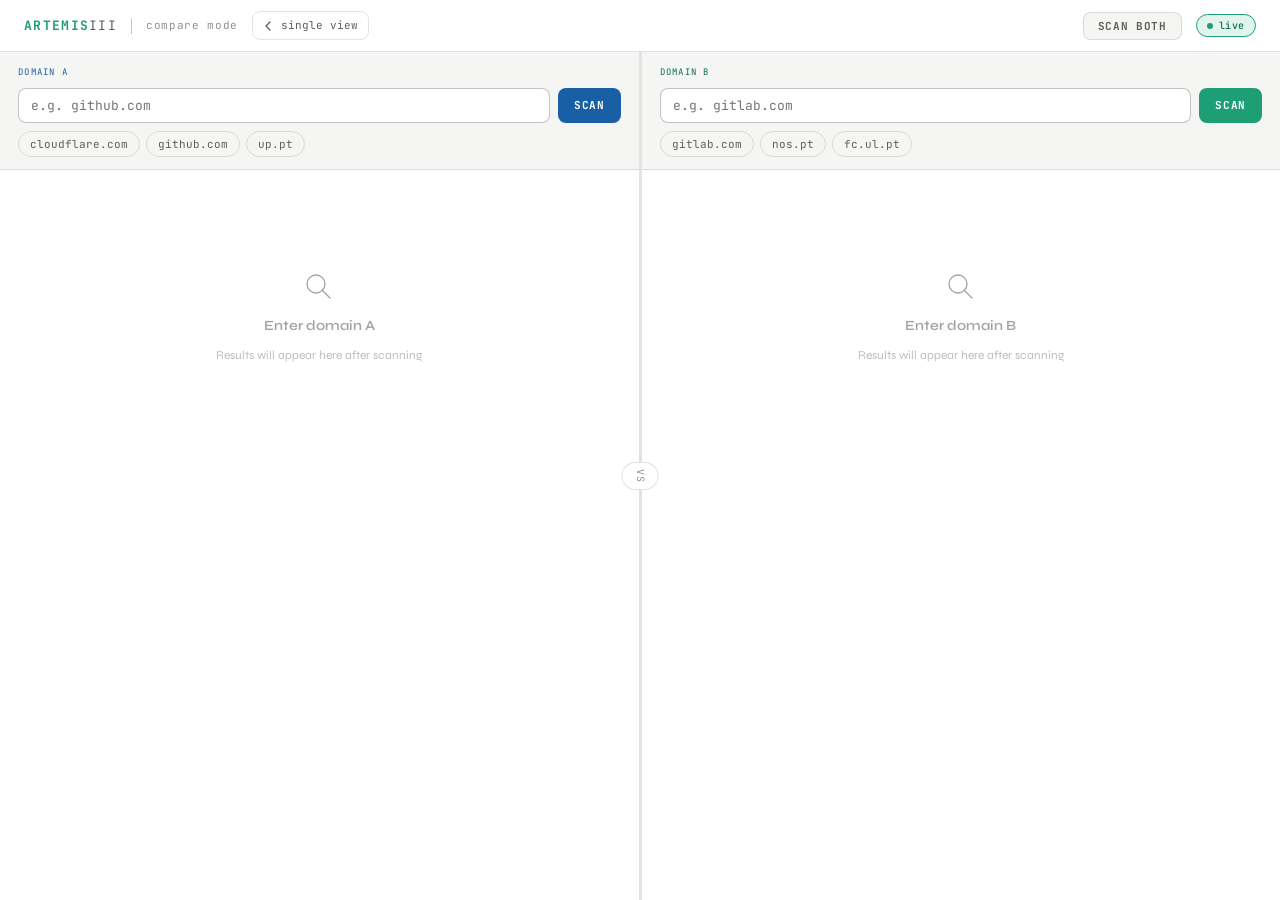
==== commit bc4a9caf: "V2.2" ====
--- a/compare.html
+++ b/compare.html
@@ -3,7 +3,7 @@
 <head>
   <meta charset="UTF-8"/>
   <meta name="viewport" content="width=device-width, initial-scale=1.0"/>
-  <title>ReconView — Compare</title>
+  <title>ARTEMIS III — Domain OSINT Checker</title>
   <link rel="preconnect" href="https://fonts.googleapis.com"/>
   <link href="https://fonts.googleapis.com/css2?family=JetBrains+Mono:wght@400;500;700&family=Syne:wght@400;600;700;800&display=swap" rel="stylesheet"/>
   <link rel="stylesheet" href="style.css"/>
@@ -108,6 +108,17 @@
     .spin-sm { display:inline-block;width:10px;height:10px;border:1.5px solid var(--c-border);border-top-color:var(--accent);border-radius:50%;animation:spin 0.7s linear infinite;vertical-align:middle; }
     @keyframes spin { to { transform:rotate(360deg); } }
 
+    @keyframes rocketFloat   { 0%,100%{transform:translateY(0) rotate(-2deg)}50%{transform:translateY(-10px) rotate(2deg)} }
+    @keyframes flameFlicker  { 0%,100%{transform:scaleY(1) scaleX(1);opacity:1}25%{transform:scaleY(1.2) scaleX(0.9);opacity:.85}50%{transform:scaleY(.85) scaleX(1.1);opacity:.95} }
+    @keyframes particleFly   { 0%{transform:translate(0,0) scale(1);opacity:.8}100%{transform:translate(var(--px),36px) scale(0);opacity:0} }
+
+    .cmp-rocket-wrap  { display:flex;flex-direction:column;align-items:center;padding:16px 0 4px;position:relative; }
+    .cmp-rocket-ship  { animation:rocketFloat 2.2s ease-in-out infinite;transform-origin:center bottom; }
+    .rocket-svg       { width:44px;height:72px;display:block;margin:0 auto;filter:drop-shadow(0 3px 10px color-mix(in srgb,var(--accent) 35%,transparent)); }
+    .cmp-rocket-flame { width:28px;height:36px;margin:-4px auto 0;transform-origin:center top;animation:flameFlicker 0.25s ease-in-out infinite; }
+    .cmp-rocket-flame svg { display:block; }
+    .rocket-domain-cmp { color:var(--accent);font-weight:700; }
+
     /* Score header */
     .cmp-score-bar {
       display: flex; align-items: center; gap: 12px;
@@ -220,10 +231,13 @@
 
 <!-- ── Topbar ───────────────────────────────────────────────── -->
 <header class="cmp-topbar">
-  <div class="logo">RECON<span>VIEW</span></div>
+  <div class="logo">ARTEMIS<span>III</span></div>
   <div class="topbar-sep"></div>
   <span class="topbar-label">compare mode</span>
-  <a href="index.html" style="font-family:var(--font-mono);font-size:11px;color:var(--c-muted);text-decoration:none;padding:5px 10px;border:0.5px solid var(--c-border);border-radius:var(--r-md);transition:color 0.15s" onmouseover="this.style.color='var(--c-text)'" onmouseout="this.style.color='var(--c-muted)'">← single view</a>
+  <a href="index.html" style="font-family:var(--font-mono);font-size:11px;color:var(--c-muted);text-decoration:none;padding:5px 10px;border:0.5px solid var(--c-border);border-radius:var(--r-md);transition:all 0.15s;display:inline-flex;align-items:center;gap:6px" onmouseover="this.style.color='var(--c-text)';this.style.borderColor='var(--c-border-em)'" onmouseout="this.style.color='var(--c-muted)';this.style.borderColor='var(--c-border)'">
+    <svg width="12" height="12" viewBox="0 0 12 12" fill="none"><path d="M7 2L3 6l4 4" stroke="currentColor" stroke-width="1.3" stroke-linecap="round" stroke-linejoin="round"/></svg>
+    single view
+  </a>
   <button class="btn-scan-both" id="bothBtn" onclick="scanBoth()">SCAN BOTH</button>
   <div class="badge-live" style="margin-left:0"><div class="dot-live"></div>live</div>
 </header>
@@ -251,8 +265,35 @@
         <div class="pane-empty-title">Enter domain A</div>
         <div class="pane-empty-sub">Results will appear here after scanning</div>
       </div>
-      <div id="scanLogA" style="display:none" class="cmp-scan-log">
-        <div class="cmp-log-title">// scanning <span id="logDomainA"></span></div>
+<div id="scanLogA" style="display:none" class="cmp-scan-log">
+        <div class="cmp-rocket-wrap">
+          <div class="cmp-rocket-ship">
+            <svg class="rocket-svg" viewBox="0 0 60 100" fill="none">
+              <path d="M30 4 C18 4 10 22 10 42 L10 62 L30 70 L50 62 L50 42 C50 22 42 4 30 4Z" fill="var(--accent)" opacity="0.9"/>
+              <circle cx="30" cy="34" r="9" fill="var(--c-bg)" opacity="0.9"/>
+              <circle cx="30" cy="34" r="6" fill="var(--accent-bg)"/>
+              <path d="M10 52 L2 68 L10 64Z" fill="var(--accent-dim)"/>
+              <path d="M50 52 L58 68 L50 64Z" fill="var(--accent-dim)"/>
+              <path d="M30 4 C24 4 18 12 16 20 C21 14 26 10 30 10 C34 10 39 14 44 20 C42 12 36 4 30 4Z" fill="var(--accent-dim)"/>
+              <rect x="22" y="66" width="16" height="6" rx="2" fill="var(--c-surface)"/>
+            </svg>
+          </div>
+          <div class="cmp-rocket-flame">
+            <svg viewBox="0 0 36 48" fill="none">
+              <ellipse cx="18" cy="10" rx="8" ry="10" fill="#F97316" opacity="0.95"/>
+              <ellipse cx="18" cy="18" rx="6" ry="12" fill="#FBBF24" opacity="0.9"/>
+              <ellipse cx="18" cy="28" rx="4" ry="10" fill="#FDE68A" opacity="0.7"/>
+              <ellipse cx="14" cy="8"  rx="3" ry="6"  fill="#FB923C" opacity="0.6"/>
+              <ellipse cx="22" cy="8"  rx="3" ry="6"  fill="#FB923C" opacity="0.6"/>
+            </svg>
+          </div>
+          <div class="rocket-particles">
+            <span class="rp rp1"></span><span class="rp rp2"></span>
+            <span class="rp rp3"></span><span class="rp rp4"></span>
+            <span class="rp rp5"></span>
+          </div>
+        </div>
+        <div class="cmp-log-title">Scanning <span id="logDomainA" class="rocket-domain-cmp"></span></div>
         <div id="logLinesA"></div>
       </div>
       <div id="resultsA" style="display:none"></div>
@@ -284,8 +325,35 @@
         <div class="pane-empty-title">Enter domain B</div>
         <div class="pane-empty-sub">Results will appear here after scanning</div>
       </div>
-      <div id="scanLogB" style="display:none" class="cmp-scan-log">
-        <div class="cmp-log-title">// scanning <span id="logDomainB"></span></div>
+<div id="scanLogB" style="display:none" class="cmp-scan-log">
+        <div class="cmp-rocket-wrap">
+          <div class="cmp-rocket-ship">
+            <svg class="rocket-svg" viewBox="0 0 60 100" fill="none">
+              <path d="M30 4 C18 4 10 22 10 42 L10 62 L30 70 L50 62 L50 42 C50 22 42 4 30 4Z" fill="var(--accent)" opacity="0.9"/>
+              <circle cx="30" cy="34" r="9" fill="var(--c-bg)" opacity="0.9"/>
+              <circle cx="30" cy="34" r="6" fill="var(--accent-bg)"/>
+              <path d="M10 52 L2 68 L10 64Z" fill="var(--accent-dim)"/>
+              <path d="M50 52 L58 68 L50 64Z" fill="var(--accent-dim)"/>
+              <path d="M30 4 C24 4 18 12 16 20 C21 14 26 10 30 10 C34 10 39 14 44 20 C42 12 36 4 30 4Z" fill="var(--accent-dim)"/>
+              <rect x="22" y="66" width="16" height="6" rx="2" fill="var(--c-surface)"/>
+            </svg>
+          </div>
+          <div class="cmp-rocket-flame">
+            <svg viewBox="0 0 36 48" fill="none">
+              <ellipse cx="18" cy="10" rx="8" ry="10" fill="#F97316" opacity="0.95"/>
+              <ellipse cx="18" cy="18" rx="6" ry="12" fill="#FBBF24" opacity="0.9"/>
+              <ellipse cx="18" cy="28" rx="4" ry="10" fill="#FDE68A" opacity="0.7"/>
+              <ellipse cx="14" cy="8"  rx="3" ry="6"  fill="#FB923C" opacity="0.6"/>
+              <ellipse cx="22" cy="8"  rx="3" ry="6"  fill="#FB923C" opacity="0.6"/>
+            </svg>
+          </div>
+          <div class="rocket-particles">
+            <span class="rp rp1"></span><span class="rp rp2"></span>
+            <span class="rp rp3"></span><span class="rp rp4"></span>
+            <span class="rp rp5"></span>
+          </div>
+        </div>
+        <div class="cmp-log-title">Scanning <span id="logDomainB" class="rocket-domain-cmp"></span></div>
         <div id="logLinesB"></div>
       </div>
       <div id="resultsB" style="display:none"></div>
--- a/style.css
+++ b/style.css
@@ -391,25 +391,81 @@
 .empty-sub   { font-size: 13px; color: var(--c-muted); max-width: 360px; line-height: 1.65; }
 
 /* ── Scan log ─────────────────────────────────────────────────── */
+/* ── Compare button in topbar ───────────────────────────────── */
+.topbar-compare-btn {
+  display      : inline-flex;
+  align-items  : center;
+  gap          : 7px;
+  font-family  : var(--font-mono);
+  font-size    : 11px;
+  font-weight  : 600;
+  color        : var(--c-muted);
+  text-decoration: none;
+  padding      : 6px 13px;
+  border       : 0.5px solid var(--c-border);
+  border-radius: var(--r-md);
+  transition   : all var(--t-fast);
+  letter-spacing: 0.04em;
+  margin-left  : auto;
+}
+.topbar-compare-btn:hover {
+  color        : var(--accent);
+  border-color : var(--accent);
+  background   : var(--accent-bg);
+}
+
+/* ── Sidebar module tooltips ─────────────────────────────────── */
+.module-item { position: relative; }
+
+.module-item[data-tip]:hover::after {
+  content     : attr(data-tip);
+  position    : absolute;
+  left        : calc(100% + 10px);
+  top         : 50%;
+  transform   : translateY(-50%);
+  width       : 240px;
+  background  : var(--c-text);
+  color       : var(--c-bg);
+  font-family : var(--font-display);
+  font-size   : 11px;
+  line-height : 1.55;
+  font-weight : 400;
+  padding     : 10px 13px;
+  border-radius: var(--r-md);
+  z-index     : 200;
+  pointer-events: none;
+  box-shadow  : 0 4px 16px rgba(0,0,0,0.18);
+  white-space : normal;
+}
+
+.module-item[data-tip]:hover::before {
+  content     : '';
+  position    : absolute;
+  left        : calc(100% + 5px);
+  top         : 50%;
+  transform   : translateY(-50%);
+  border      : 5px solid transparent;
+  border-right-color: var(--c-text);
+  z-index     : 201;
+  pointer-events: none;
+}
+
 /* ── Rocket loader ───────────────────────────────────────────── */
 
 @keyframes rocketFloat {
   0%, 100% { transform: translateY(0px) rotate(-2deg); }
   50%       { transform: translateY(-14px) rotate(2deg); }
 }
-
 @keyframes flameFlicker {
-  0%,100% { transform: scaleY(1)   scaleX(1);   opacity: 1;    }
-  25%     { transform: scaleY(1.2) scaleX(0.9); opacity: 0.85; }
-  50%     { transform: scaleY(0.85)scaleX(1.1); opacity: 0.95; }
-  75%     { transform: scaleY(1.1) scaleX(0.95);opacity: 0.9;  }
-}
-
+  0%,100% { transform: scaleY(1)    scaleX(1);    opacity: 1;    }
+  25%     { transform: scaleY(1.2)  scaleX(0.9);  opacity: 0.85; }
+  50%     { transform: scaleY(0.85) scaleX(1.1);  opacity: 0.95; }
+  75%     { transform: scaleY(1.1)  scaleX(0.95); opacity: 0.9;  }
+}
 @keyframes particleFly {
-  0%   { transform: translate(0,0)      scale(1);   opacity: 0.8; }
-  100% { transform: translate(var(--px), 40px) scale(0); opacity: 0; }
-}
-
+  0%   { transform: translate(0,0) scale(1);               opacity: 0.8; }
+  100% { transform: translate(var(--px),40px) scale(0);    opacity: 0;   }
+}
 @keyframes logFadeIn {
   from { opacity: 0; transform: translateX(-6px); }
   to   { opacity: 1; transform: none; }
@@ -420,90 +476,72 @@
   flex-direction : column;
   align-items    : center;
   justify-content: center;
-  min-height     : 420px;
+  min-height     : 400px;
   padding        : var(--sp-lg);
   gap            : 0;
 }
-
 .rocket-wrap {
-  position : relative;
-  width    : 80px;
-  margin-bottom: 8px;
-}
-
+  position     : relative;
+  width        : 80px;
+  margin-bottom: 6px;
+}
 .rocket-ship {
-  animation: rocketFloat 2.2s ease-in-out infinite;
+  animation       : rocketFloat 2.2s ease-in-out infinite;
   transform-origin: center bottom;
 }
-
 .rocket-svg {
-  width : 60px;
-  height: 100px;
+  width  : 60px;
+  height : 100px;
   display: block;
-  margin: 0 auto;
-  filter: drop-shadow(0 4px 12px color-mix(in srgb, var(--accent) 35%, transparent));
-}
-
+  margin : 0 auto;
+  filter : drop-shadow(0 4px 14px color-mix(in srgb, var(--accent) 40%, transparent));
+}
 .rocket-flame {
-  width : 36px;
-  height: 48px;
-  margin: -6px auto 0;
+  width           : 36px;
+  height          : 48px;
+  margin          : -6px auto 0;
   transform-origin: center top;
-  animation: flameFlicker 0.25s ease-in-out infinite;
-}
-
+  animation       : flameFlicker 0.25s ease-in-out infinite;
+}
 .rocket-flame svg { display: block; }
 
-/* Particles */
 .rocket-particles {
-  position: absolute;
-  bottom  : -10px;
-  left    : 50%;
+  position : absolute;
+  bottom   : -10px;
+  left     : 50%;
   transform: translateX(-50%);
-  width   : 60px;
-  height  : 20px;
-}
-
-.rp {
-  position     : absolute;
-  border-radius: 50%;
-  bottom       : 0;
-  animation    : particleFly 1.2s ease-out infinite;
-}
+  width    : 60px;
+  height   : 20px;
+}
+.rp { position: absolute; border-radius: 50%; bottom: 0; animation: particleFly 1.2s ease-out infinite; }
 .rp1 { width:5px; height:5px; background:var(--accent);     left:20px; --px:-12px; animation-delay:0s;    animation-duration:1.1s; }
 .rp2 { width:4px; height:4px; background:#F97316;            left:30px; --px:  8px; animation-delay:0.2s;  animation-duration:0.9s; }
-.rp3 { width:6px; height:6px; background:var(--accent-dim); left:38px; --px:-6px;  animation-delay:0.45s; animation-duration:1.3s; }
+.rp3 { width:6px; height:6px; background:var(--accent-dim); left:38px; --px: -6px; animation-delay:0.45s; animation-duration:1.3s; }
 .rp4 { width:3px; height:3px; background:#FBBF24;            left:14px; --px: 14px; animation-delay:0.65s; animation-duration:1.0s; }
 .rp5 { width:4px; height:4px; background:var(--accent);     left:44px; --px:-18px; animation-delay:0.85s; animation-duration:1.2s; }
 
-/* Label */
 .rocket-label {
   font-family   : var(--font-mono);
   font-size     : 13px;
   color         : var(--c-muted);
-  margin-top    : 28px;
+  margin-top    : 26px;
   letter-spacing: 0.04em;
 }
-
 .rocket-domain {
   color      : var(--accent);
   font-weight: 700;
 }
-
-/* Log lines below rocket */
 .rocket-log-wrap {
   width     : 100%;
   max-width : 480px;
-  margin-top: 20px;
-}
-
+  margin-top: 18px;
+}
 .rocket-log-lines {
-  display        : flex;
-  flex-direction : column;
-  gap            : 0;
-}
-
-/* Reuse .log-line for individual steps */
+  display       : flex;
+  flex-direction: column;
+  gap           : 0;
+}
+
 .log-line {
   display      : flex;
   align-items  : center;
@@ -515,7 +553,6 @@
   animation    : logFadeIn 0.2s ease both;
   color        : var(--c-muted);
 }
-
 .log-icon   { width: 16px; text-align: center; flex-shrink: 0; }
 .log-text   { color: var(--c-muted); flex: 1; }
 .log-status { font-size: 10px; flex-shrink: 0; }
